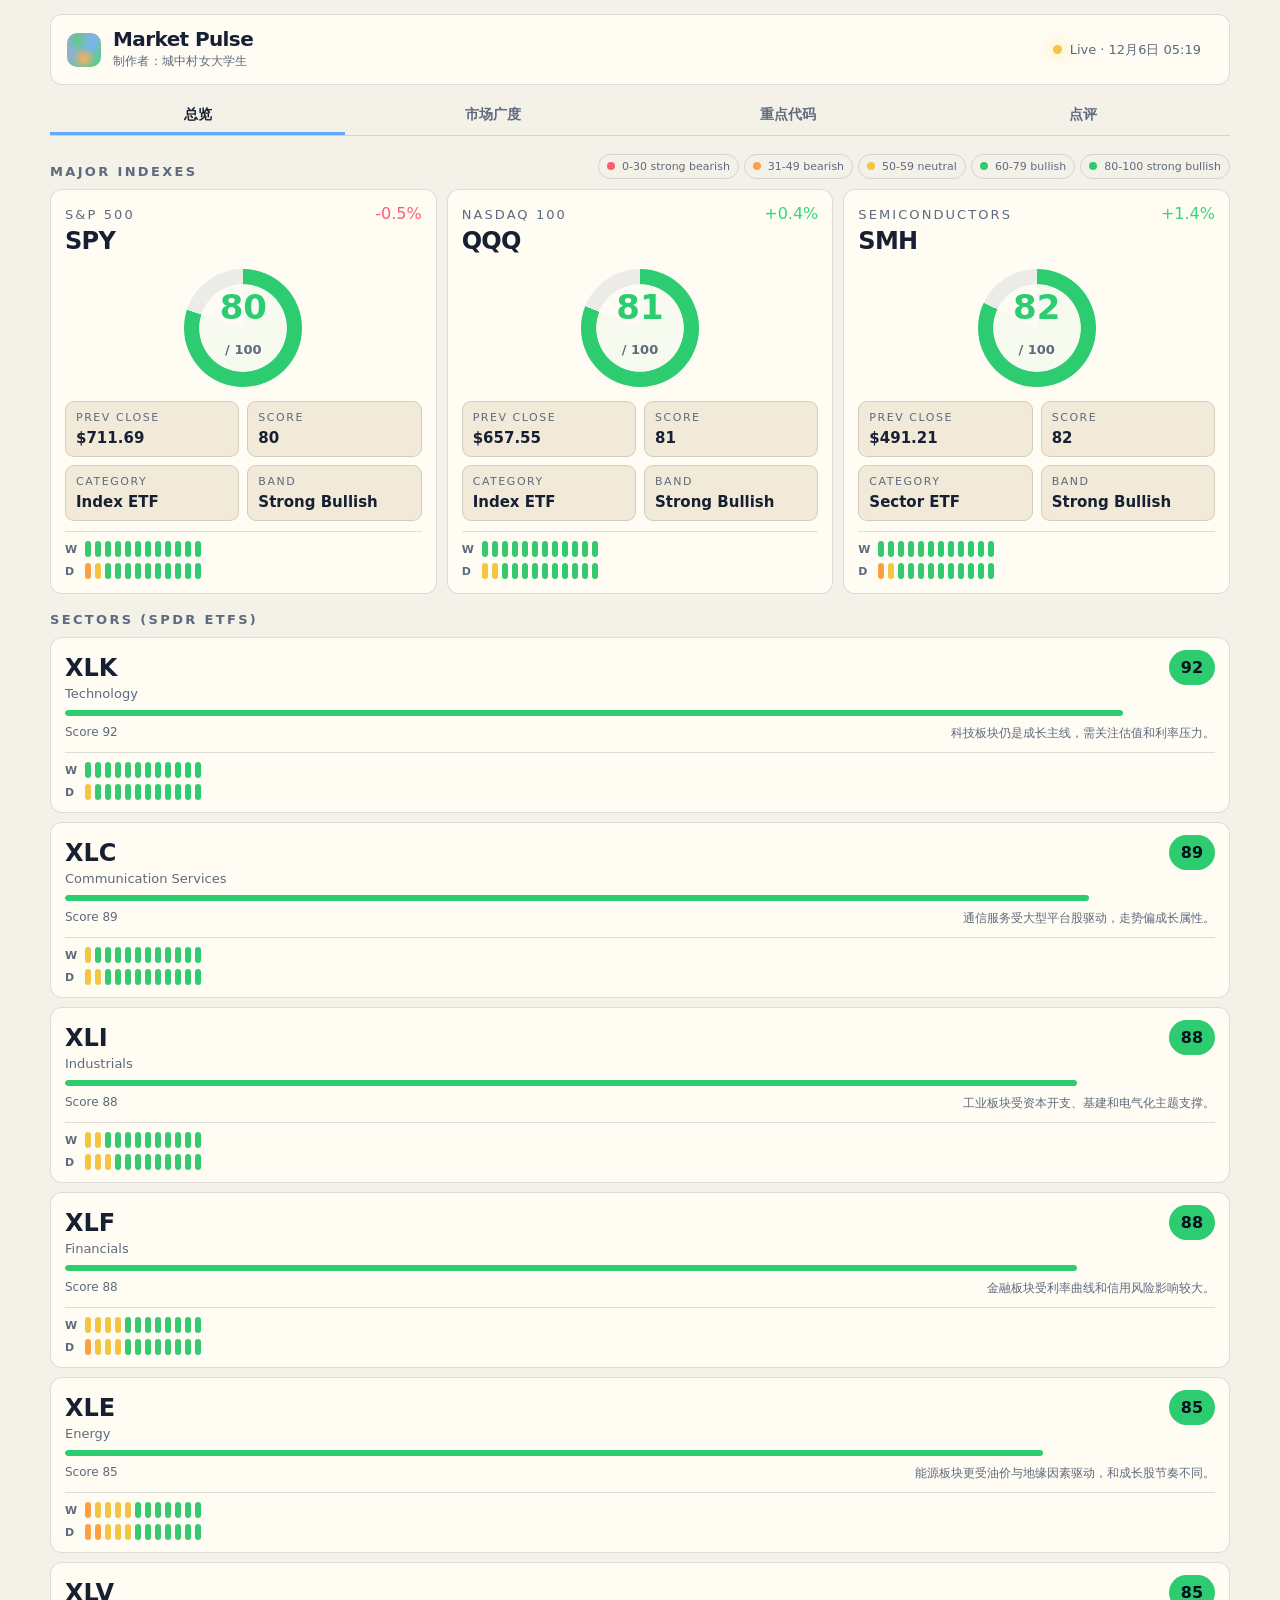
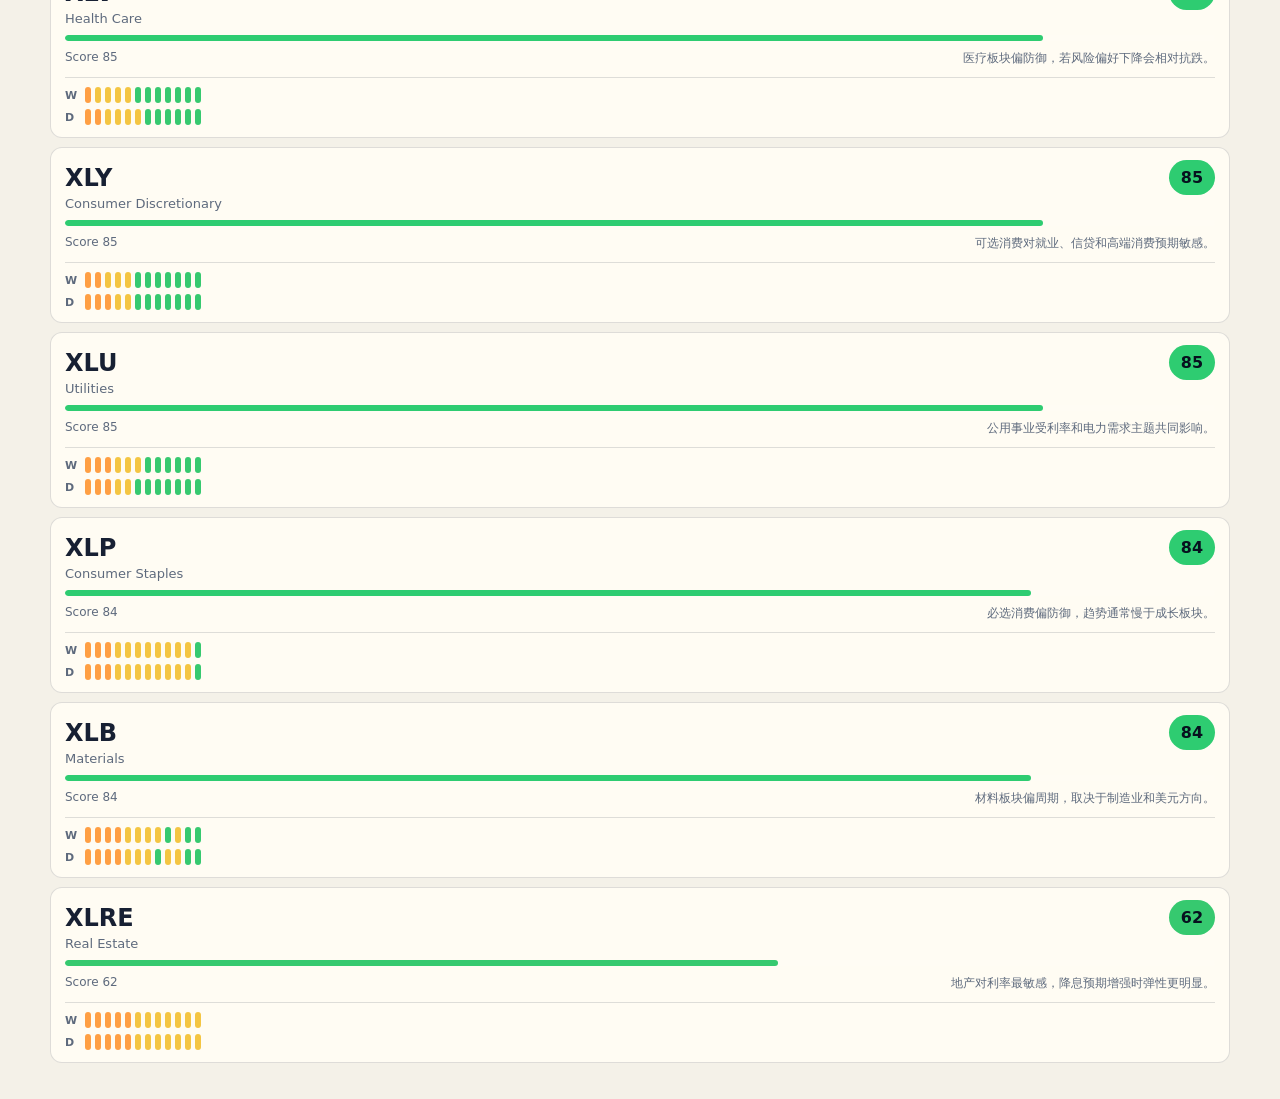
==== index.html @ c81311e4 "Initial market dashboard Made-with: Cursor" ====
<!doctype html>
<html lang="zh-CN">
  <head>
    <meta charset="utf-8" />
    <meta name="viewport" content="width=device-width, initial-scale=1" />
    <title>Market Pulse Dashboard</title>
    <link rel="stylesheet" href="./styles.css" />
  </head>
  <body data-theme="paper">
    <main class="page">
      <header class="app-header">
        <div class="brand-mark" aria-hidden="true"></div>
        <div class="brand-copy">
          <h1>Market Pulse</h1>
          <p class="brand-owner">制作者：城中村女大学生</p>
        </div>
        <div class="live-status" id="dataStatus">
          <span class="status-dot"></span>
          <span>Loading...</span>
        </div>
      </header>

      <nav class="main-tabs" aria-label="Dashboard sections">
        <button type="button" data-view-tab="overview">总览</button>
        <button type="button" data-view-tab="breadth">市场广度</button>
        <button type="button" data-view-tab="watchlist">重点代码</button>
        <button type="button" data-view-tab="commentary">点评</button>
      </nav>

      <section class="view active" data-view="overview">
        <section class="section-heading">
          <p class="eyebrow">Major Indexes</p>
          <div class="legend" id="scoreLegend"></div>
        </section>
        <div class="index-grid" id="indexGrid"></div>

        <section class="section-heading section-gap">
          <p class="eyebrow">Sectors (SPDR ETFs)</p>
        </section>
        <div class="sector-list" id="sectorList"></div>
      </section>

      <section class="view" data-view="breadth">
        <article class="panel breadth-panel">
          <div class="breadth-title">
            <h2>S&P 500 Market Breadth</h2>
            <p>Index price vs. % of constituents above their 50-day and 200-day moving averages</p>
          </div>
          <div class="zoom-row">
            <span>Zoom</span>
            <div class="range-buttons" id="rangeButtons"></div>
            <p class="updated-line" id="breadthUpdated"></p>
          </div>
          <div class="chart-wrap">
            <svg id="breadthChart" viewBox="0 0 1100 620" role="img" aria-label="Market breadth chart"></svg>
          </div>
          <div class="chart-legend">
            <span><i class="line-blue"></i>S&P 500</span>
            <span><i class="line-red"></i>% above MA50</span>
            <span><i class="line-yellow"></i>% above MA200</span>
          </div>
          <div class="breadth-stats" id="breadthStats"></div>
        </article>
      </section>

      <section class="view" data-view="watchlist">
        <section class="section-heading">
          <p class="eyebrow">重点代码</p>
          <div class="tabs" id="fundTabs"></div>
        </section>
        <section class="ticker-search">
          <label for="tickerSearch">搜索 ticker</label>
          <input id="tickerSearch" type="search" placeholder="输入 ticker" autocomplete="off" />
          <p id="searchNotice" class="hint"></p>
        </section>
        <div class="table-wrap">
          <table class="fund-table">
            <thead>
              <tr>
                <th data-sort="ticker">Ticker</th>
                <th data-sort="name">Name</th>
                <th data-sort="group">Group</th>
                <th data-sort="leverage">Lev</th>
                <th data-sort="score">Score</th>
                <th data-sort="weekChange">1W</th>
                <th data-sort="monthChange">1M</th>
                <th data-sort="previousClose">昨收</th>
                <th>点评</th>
              </tr>
            </thead>
            <tbody id="fundRows"></tbody>
          </table>
        </div>
      </section>

      <section class="view" data-view="commentary">
        <section class="section-heading">
          <p class="eyebrow">Commentary</p>
        </section>
        <article class="commentary-article">
          <div class="commentary-meta">
            <span id="commentaryDate"></span>
          </div>
          <h2>宏观、业绩与资金面的综合观察</h2>
          <div id="commentary"></div>
        </article>
      </section>
    </main>

    <script src="./app.js" type="module"></script>
  </body>
</html>
---- styles.css ----
:root {
  color-scheme: dark;
  --bg: #0b1020;
  --panel: #11182b;
  --panel-soft: #162039;
  --text: #eef3ff;
  --muted: #91a0bd;
  --line: rgba(255, 255, 255, 0.09);
  --green: #37d67a;
  --yellow: #f4c542;
  --orange: #ff9f43;
  --red: #ff5c73;
  --blue: #63a8ff;
  --purple: #a78bfa;
  --shadow: 0 24px 80px rgba(0, 0, 0, 0.28);
}

* {
  box-sizing: border-box;
}

body {
  margin: 0;
  min-height: 100vh;
  background:
    radial-gradient(circle at top left, rgba(99, 168, 255, 0.18), transparent 34rem),
    radial-gradient(circle at top right, rgba(167, 139, 250, 0.14), transparent 32rem),
    var(--bg);
  color: var(--text);
  font-family:
    Inter, ui-sans-serif, system-ui, -apple-system, BlinkMacSystemFont, "Segoe UI",
    sans-serif;
}

.page {
  width: min(1440px, calc(100% - 40px));
  margin: 0 auto;
  padding: 36px 0 56px;
  position: relative;
  z-index: 1;
}

.hero,
.panel {
  border: 1px solid var(--line);
  background: rgba(17, 24, 43, 0.86);
  box-shadow: var(--shadow);
  backdrop-filter: blur(16px);
}

.hero {
  display: flex;
  justify-content: space-between;
  gap: 24px;
  align-items: flex-start;
  padding: 28px;
  border-radius: 28px;
}

.eyebrow {
  margin: 0 0 8px;
  color: var(--blue);
  font-size: 12px;
  font-weight: 800;
  letter-spacing: 0.14em;
  text-transform: uppercase;
}

h1,
h2,
h3,
p {
  margin-top: 0;
}

h1 {
  margin-bottom: 10px;
  font-size: clamp(34px, 5vw, 64px);
  line-height: 0.95;
  letter-spacing: -0.06em;
}

h2 {
  margin-bottom: 0;
  font-size: 22px;
  letter-spacing: -0.03em;
}

h3 {
  margin-bottom: 8px;
  font-size: 18px;
}

.subtitle {
  max-width: 720px;
  margin-bottom: 0;
  color: var(--muted);
  line-height: 1.7;
}

.status-card {
  display: flex;
  align-items: center;
  gap: 10px;
  min-width: max-content;
  padding: 12px 14px;
  border: 1px solid var(--line);
  border-radius: 999px;
  color: var(--muted);
  background: rgba(255, 255, 255, 0.04);
  font-size: 13px;
}

.status-dot {
  width: 9px;
  height: 9px;
  border-radius: 50%;
  background: var(--yellow);
  box-shadow: 0 0 18px var(--yellow);
}

.status-card.ready .status-dot {
  background: var(--green);
  box-shadow: 0 0 18px var(--green);
}

.status-card.error .status-dot {
  background: var(--red);
  box-shadow: 0 0 18px var(--red);
}

.summary-grid {
  display: grid;
  grid-template-columns: repeat(4, minmax(0, 1fr));
  gap: 16px;
  margin: 18px 0;
}

.metric-card,
.group-card,
.commentary-card {
  border: 1px solid var(--line);
  border-radius: 22px;
  background: linear-gradient(180deg, rgba(255, 255, 255, 0.055), rgba(255, 255, 255, 0.025));
}

.metric-card {
  padding: 20px;
}

.metric-top {
  display: flex;
  justify-content: space-between;
  gap: 12px;
  color: var(--muted);
  font-size: 13px;
}

.metric-value {
  display: flex;
  align-items: baseline;
  gap: 10px;
  margin: 18px 0 8px;
}

.metric-value strong {
  font-size: 42px;
  line-height: 1;
  letter-spacing: -0.05em;
}

.badge {
  display: inline-flex;
  align-items: center;
  padding: 5px 9px;
  border-radius: 999px;
  color: #0b1020;
  font-size: 12px;
  font-weight: 800;
}

.badge.strong-bullish,
.badge.bullish {
  background: var(--green);
}

.badge.neutral {
  background: var(--yellow);
}

.badge.bearish {
  background: var(--orange);
}

.badge.strong-bearish {
  background: var(--red);
}

.metric-note,
.group-note {
  margin-bottom: 0;
  color: var(--muted);
  font-size: 13px;
  line-height: 1.6;
}

.panel {
  margin-top: 18px;
  padding: 22px;
  border-radius: 26px;
}

.panel-header {
  display: flex;
  justify-content: space-between;
  gap: 18px;
  align-items: center;
  margin-bottom: 18px;
}

.panel-header.compact {
  margin-bottom: 14px;
}

.legend {
  display: flex;
  flex-wrap: wrap;
  justify-content: flex-end;
  gap: 8px;
}

.legend-item {
  padding: 7px 10px;
  border: 1px solid var(--line);
  border-radius: 999px;
  color: var(--muted);
  font-size: 12px;
}

.legend-item::before {
  content: "";
  display: inline-block;
  width: 8px;
  height: 8px;
  margin-right: 7px;
  border-radius: 50%;
  background: var(--dot);
}

.group-grid {
  display: grid;
  grid-template-columns: repeat(4, minmax(0, 1fr));
  gap: 14px;
}

.group-card {
  padding: 18px;
}

.score-line {
  height: 8px;
  margin: 16px 0;
  overflow: hidden;
  border-radius: 999px;
  background: rgba(255, 255, 255, 0.08);
}

.score-line > span {
  display: block;
  height: 100%;
  border-radius: inherit;
  background: var(--score-color);
}

.split-panel {
  display: grid;
  grid-template-columns: minmax(0, 1.35fr) minmax(280px, 0.65fr);
  gap: 18px;
}

.commentary-card {
  padding: 20px;
}

.commentary-card p {
  color: var(--muted);
  line-height: 1.65;
}

.commentary-list {
  display: grid;
  gap: 12px;
  margin: 0;
  padding: 0;
  list-style: none;
}

.commentary-list li {
  padding: 12px;
  border: 1px solid var(--line);
  border-radius: 16px;
  color: var(--muted);
  background: rgba(255, 255, 255, 0.035);
  line-height: 1.55;
}

.tabs,
.range-buttons {
  display: flex;
  flex-wrap: wrap;
  justify-content: flex-end;
  gap: 8px;
}

button {
  border: 1px solid var(--line);
  border-radius: 999px;
  padding: 8px 12px;
  color: var(--muted);
  background: rgba(255, 255, 255, 0.04);
  cursor: pointer;
  font: inherit;
  font-size: 13px;
}

button:hover,
button.active {
  color: var(--text);
  border-color: rgba(99, 168, 255, 0.55);
  background: rgba(99, 168, 255, 0.14);
}

.table-wrap {
  overflow: auto;
  border: 1px solid var(--line);
  border-radius: 18px;
}

table {
  width: 100%;
  border-collapse: collapse;
  min-width: 840px;
}

th,
td {
  padding: 13px 14px;
  border-bottom: 1px solid var(--line);
  text-align: left;
  white-space: nowrap;
  font-size: 13px;
}

th {
  position: sticky;
  top: 0;
  z-index: 1;
  color: var(--muted);
  background: #11182b;
  font-weight: 800;
}

th[data-sort] {
  cursor: pointer;
}

tbody tr:hover {
  background: rgba(255, 255, 255, 0.035);
}

tbody tr:last-child td {
  border-bottom: 0;
}

.ticker {
  font-weight: 900;
  letter-spacing: 0.06em;
}

.muted {
  color: var(--muted);
}

.positive {
  color: var(--green);
}

.negative {
  color: var(--red);
}

.score-pill {
  display: inline-flex;
  justify-content: center;
  min-width: 44px;
  padding: 5px 8px;
  border-radius: 999px;
  color: #0b1020;
  background: var(--score-color);
  font-weight: 900;
}

.chart-wrap {
  overflow: hidden;
  border: 1px solid var(--line);
  border-radius: 20px;
  background: rgba(255, 255, 255, 0.03);
}

svg {
  display: block;
  width: 100%;
  height: auto;
}

.chart-grid {
  stroke: rgba(100, 116, 139, 0.22);
  stroke-width: 1;
}

.chart-line {
  fill: none;
  stroke-width: 3;
  stroke-linecap: round;
  stroke-linejoin: round;
}

.chart-area {
  fill: rgba(99, 168, 255, 0.12);
}

.chart-label {
  fill: var(--muted);
  font-size: 12px;
}

.chart-hitbox {
  fill: transparent;
  cursor: crosshair;
  pointer-events: all;
}

.breadth-hover.hidden {
  display: none;
}

.hover-line {
  stroke: rgba(100, 116, 139, 0.55);
  stroke-dasharray: 4 4;
  pointer-events: none;
}

.dot-blue {
  fill: #4aa3ff;
  pointer-events: none;
}

.dot-red {
  fill: #ef5350;
  pointer-events: none;
}

.dot-yellow {
  fill: #f4c542;
  pointer-events: none;
}

.tooltip-card {
  pointer-events: none;
}

.tooltip-card rect {
  fill: var(--surface);
  stroke: var(--line);
}

.tooltip-card text {
  fill: var(--muted);
  font-size: 13px;
  font-weight: 700;
}

.tooltip-card .tooltip-title {
  fill: var(--text);
  font-size: 14px;
  font-weight: 900;
}

.tooltip-blue {
  fill: #4aa3ff;
}

.tooltip-red {
  fill: #ef5350;
}

.tooltip-yellow {
  fill: #f4c542;
}

.plot-bg {
  fill: rgba(148, 163, 184, 0.05);
  stroke: var(--line);
}

.axis-line {
  stroke: rgba(100, 116, 139, 0.35);
  stroke-width: 1;
}

@media (max-width: 1080px) {
  .summary-grid,
  .group-grid {
    grid-template-columns: repeat(2, minmax(0, 1fr));
  }

  .split-panel {
    grid-template-columns: 1fr;
  }
}

@media (max-width: 720px) {
  .page {
    width: min(100% - 24px, 1440px);
    padding-top: 18px;
  }

  .hero,
  .panel-header {
    flex-direction: column;
    align-items: stretch;
  }

  .summary-grid,
  .group-grid {
    grid-template-columns: 1fr;
  }

  .legend,
  .tabs,
  .range-buttons {
    justify-content: flex-start;
  }
}

body[data-theme="midnight"] {
  --bg: #0b1020;
  --surface: rgba(15, 23, 42, 0.94);
  --surface-soft: rgba(30, 41, 59, 0.78);
  --text: #eef3ff;
  --muted: #91a0bd;
  --line: rgba(255, 255, 255, 0.11);
}

body[data-theme="slate"] {
  --bg: #18202c;
  --surface: rgba(31, 41, 55, 0.94);
  --surface-soft: rgba(51, 65, 85, 0.75);
  --text: #f8fafc;
  --muted: #b6c2d3;
  --line: rgba(255, 255, 255, 0.14);
}

body[data-theme="paper"] {
  color-scheme: light;
  --bg: #f4f1e8;
  --surface: rgba(255, 252, 244, 0.96);
  --surface-soft: rgba(241, 232, 213, 0.9);
  --text: #172033;
  --muted: #5e6a7d;
  --line: rgba(23, 32, 51, 0.14);
  --shadow: 0 18px 50px rgba(31, 41, 55, 0.12);
}

body {
  background:
    linear-gradient(180deg, rgba(99, 168, 255, 0.08), transparent 240px),
    var(--bg);
}

.page {
  width: min(1500px, calc(100% - 24px));
  padding: 18px 0 40px;
}

.hero,
.panel {
  background: var(--surface);
  box-shadow: var(--shadow);
  backdrop-filter: none;
}

.hero {
  align-items: center;
  padding: 18px 20px;
  border-radius: 14px;
}

.hero-side {
  display: grid;
  gap: 10px;
  justify-items: end;
}

.theme-picker {
  display: flex;
  align-items: center;
  gap: 6px;
  color: var(--muted);
  font-size: 12px;
}

.theme-picker button {
  padding: 6px 9px;
}

.theme-picker button.active {
  color: #0b1020;
  background: var(--blue);
  border-color: var(--blue);
}

h1 {
  max-width: 760px;
  margin-bottom: 6px;
  font-size: clamp(28px, 3.5vw, 44px);
  line-height: 1.02;
}

h2 {
  font-size: 18px;
}

.eyebrow {
  margin-bottom: 5px;
  font-size: 11px;
}

.subtitle {
  max-width: 780px;
  font-size: 14px;
  line-height: 1.45;
}

.status-card {
  padding: 8px 11px;
  background: var(--surface-soft);
}

.summary-grid {
  grid-template-columns: repeat(4, minmax(0, 1fr));
  gap: 10px;
  margin: 10px 0;
}

.metric-card,
.group-card,
.commentary-card {
  border-radius: 12px;
  background: var(--surface-soft);
}

.metric-card,
.group-card {
  padding: 12px;
}

.metric-top {
  font-size: 12px;
}

.metric-value {
  margin: 8px 0 6px;
}

.metric-value strong {
  font-size: 28px;
}

.metric-note,
.group-note {
  font-size: 12px;
  line-height: 1.45;
}

.panel {
  margin-top: 10px;
  padding: 14px;
  border-radius: 14px;
}

.panel-header {
  margin-bottom: 10px;
}

.legend {
  gap: 5px;
}

.legend-item {
  padding: 5px 8px;
  font-size: 11px;
}

.group-grid {
  grid-template-columns: repeat(4, minmax(0, 1fr));
  gap: 10px;
}

.score-line {
  height: 6px;
  margin: 9px 0;
}

.split-panel {
  grid-template-columns: minmax(0, 1.15fr) minmax(320px, 0.85fr);
  gap: 10px;
}

.commentary-card {
  padding: 14px;
  border-left: 3px solid var(--blue);
}

.commentary-list {
  gap: 8px;
}

.commentary-list li {
  padding: 9px 10px;
  border-radius: 10px;
  font-size: 13px;
}

button {
  padding: 6px 10px;
  font-size: 12px;
}

.table-wrap {
  border-radius: 10px;
}

table {
  min-width: 900px;
}

th,
td {
  padding: 9px 10px;
  font-size: 12px;
}

th {
  background: var(--surface);
}

.score-pill,
.badge {
  padding: 4px 7px;
  font-size: 11px;
}

.chart-wrap {
  border-radius: 10px;
}

@media (max-width: 1080px) {
  .summary-grid,
  .group-grid {
    grid-template-columns: repeat(2, minmax(0, 1fr));
  }

  .split-panel {
    grid-template-columns: 1fr;
  }
}

@media (max-width: 720px) {
  .page {
    width: min(100% - 16px, 1500px);
    padding-top: 8px;
  }

  .hero {
    gap: 12px;
    padding: 14px;
  }

  .hero-side {
    justify-items: start;
  }

  .summary-grid,
  .group-grid {
    grid-template-columns: repeat(2, minmax(0, 1fr));
  }

  h1 {
    font-size: 30px;
  }
}

.app-header {
  display: grid;
  grid-template-columns: auto minmax(0, 1fr) auto auto;
  gap: 12px;
  align-items: center;
  padding: 18px 20px;
  border: 1px solid var(--line);
  border-radius: 18px;
  background: var(--surface);
  box-shadow: var(--shadow);
}

.brand-mark {
  width: 42px;
  height: 42px;
  border-radius: 14px;
  background:
    radial-gradient(circle at 30% 20%, #36c96f, transparent 36%),
    radial-gradient(circle at 70% 30%, #63a8ff, transparent 36%),
    radial-gradient(circle at 50% 75%, #ff9f43, transparent 38%),
    linear-gradient(135deg, #a78bfa, #2ecc71);
}

.brand-copy h1 {
  margin: 0;
  font-size: 22px;
  line-height: 1.05;
  letter-spacing: -0.03em;
}

.brand-copy p {
  margin: 3px 0 0;
  color: var(--muted);
  font-size: 13px;
}

.brand-owner {
  font-size: 12px;
  color: var(--muted);
  letter-spacing: 0.02em;
}

.live-status {
  display: flex;
  align-items: center;
  gap: 8px;
  color: var(--muted);
  font-size: 13px;
  white-space: nowrap;
}

.main-tabs {
  display: grid;
  grid-template-columns: repeat(4, minmax(0, 1fr));
  gap: 0;
  margin: 14px 0 22px;
  border-bottom: 1px solid var(--line);
}

.main-tabs button {
  border: 0;
  border-radius: 0;
  padding: 14px 10px;
  background: transparent;
  color: var(--muted);
  font-size: 15px;
  font-weight: 700;
}

.main-tabs button.active {
  color: var(--text);
  background: transparent;
  box-shadow: inset 0 -3px 0 var(--blue);
}

.main-tabs span {
  display: inline-flex;
  margin-left: 4px;
  padding: 2px 7px;
  border-radius: 999px;
  background: var(--surface-soft);
  color: var(--muted);
  font-size: 11px;
  font-weight: 700;
}

.view {
  display: none;
}

.view.active {
  display: block;
}

.section-heading {
  display: flex;
  justify-content: space-between;
  gap: 16px;
  align-items: end;
  margin-bottom: 12px;
}

.section-heading .eyebrow {
  margin: 0;
  color: var(--muted);
  font-size: 15px;
  letter-spacing: 0.22em;
}

.section-gap {
  margin-top: 18px;
}

.hint,
.updated-line {
  margin: 0;
  color: var(--muted);
  font-size: 13px;
}

.score-method {
  display: flex;
  gap: 8px;
  align-items: flex-start;
  margin: -2px 0 14px;
  padding: 10px 12px;
  border: 1px solid var(--line);
  border-left: 3px solid var(--blue);
  border-radius: 12px;
  background: var(--surface-soft);
  color: var(--muted);
  font-size: 13px;
  line-height: 1.6;
}

.score-method strong {
  flex: 0 0 auto;
  color: var(--text);
}

.ticker-search {
  display: grid;
  grid-template-columns: auto minmax(220px, 420px) minmax(240px, 1fr);
  gap: 10px;
  align-items: center;
  margin: -2px 0 14px;
  padding: 12px;
  border: 1px solid var(--line);
  border-radius: 14px;
  background: var(--surface);
}

.ticker-search label {
  color: var(--muted);
  font-size: 13px;
  font-weight: 800;
}

.ticker-search input {
  width: 100%;
  border: 1px solid var(--line);
  border-radius: 999px;
  padding: 10px 14px;
  outline: none;
  background: var(--surface-soft);
  color: var(--text);
  font: inherit;
  font-size: 14px;
}

.ticker-search input:focus {
  border-color: rgba(99, 168, 255, 0.8);
  box-shadow: 0 0 0 3px rgba(99, 168, 255, 0.16);
}

.index-grid {
  display: grid;
  grid-template-columns: repeat(3, minmax(0, 1fr));
  gap: 14px;
}

.index-card,
.sector-card,
.commentary-article {
  border: 1px solid var(--line);
  border-radius: 18px;
  background: var(--surface);
  box-shadow: var(--shadow);
}

.index-card {
  padding: 18px;
}

.index-top,
.sector-head,
.sector-meta {
  display: flex;
  justify-content: space-between;
  gap: 12px;
  align-items: flex-start;
}

.index-label {
  color: var(--muted);
  font-size: 13px;
  letter-spacing: 0.16em;
  text-transform: uppercase;
}

.index-card h2,
.sector-card h3 {
  margin: 4px 0 0;
  font-size: 24px;
}

.score-ring {
  display: grid;
  place-items: center;
  width: 150px;
  height: 150px;
  margin: 20px auto;
  border-radius: 50%;
  background:
    radial-gradient(circle, var(--surface) 52%, transparent 53%),
    conic-gradient(var(--score-color) calc(var(--score) * 1%), rgba(148, 163, 184, 0.18) 0);
}

.score-ring strong {
  color: var(--score-color);
  font-size: 42px;
  line-height: 1;
}

.score-ring span {
  margin-top: -34px;
  color: var(--muted);
  font-size: 13px;
  font-weight: 800;
}

.mini-grid {
  display: grid;
  grid-template-columns: repeat(2, minmax(0, 1fr));
  gap: 10px;
  margin-bottom: 14px;
}

.mini-grid div {
  padding: 12px;
  border: 1px solid var(--line);
  border-radius: 12px;
  background: var(--surface-soft);
}

.mini-grid span {
  display: block;
  color: var(--muted);
  font-size: 11px;
  letter-spacing: 0.14em;
  text-transform: uppercase;
}

.mini-grid strong {
  display: block;
  margin-top: 5px;
  font-size: 15px;
}

.sector-list {
  display: grid;
  gap: 12px;
}

.sector-card {
  padding: 16px;
}

.sector-card p {
  margin: 4px 0 0;
  color: var(--muted);
  font-size: 13px;
}

.score-badge {
  min-width: 46px;
  padding: 8px 11px;
  border-radius: 999px;
  background: var(--score-color);
  color: #07111f;
  text-align: center;
  font-weight: 900;
}

.sector-meta {
  color: var(--muted);
  font-size: 12px;
}

.heat-rows {
  display: grid;
  gap: 6px;
  margin-top: 14px;
  padding-top: 12px;
  border-top: 1px solid var(--line);
}

.heat-rows div {
  display: flex;
  gap: 4px;
  align-items: center;
}

.heat-rows span {
  width: 16px;
  color: var(--muted);
  font-size: 11px;
  font-weight: 800;
}

.heat-rows i {
  width: 7px;
  height: 20px;
  border-radius: 999px;
  background: var(--heat);
}

.breadth-panel {
  max-width: 1180px;
  margin: 0 auto;
  padding: 18px 20px 22px;
}

.breadth-title {
  text-align: center;
  margin-bottom: 18px;
}

.breadth-title h2 {
  font-size: 24px;
}

.breadth-title p {
  margin: 4px 0 0;
  color: var(--muted);
  font-size: 14px;
}

.zoom-row {
  display: flex;
  align-items: center;
  gap: 14px;
  margin: 18px 0 12px;
  color: var(--muted);
}

.zoom-row .updated-line {
  margin-left: auto;
}

.zoom-row .range-buttons {
  justify-content: flex-start;
}

.updated-line {
  margin-bottom: 12px;
  text-align: right;
}

.chart-legend {
  display: flex;
  flex-wrap: wrap;
  justify-content: center;
  gap: 20px;
  padding: 12px;
  color: var(--muted);
  font-size: 13px;
}

.breadth-stats {
  display: grid;
  grid-template-columns: repeat(4, minmax(0, 1fr));
  gap: 14px;
  margin-top: 16px;
}

.breadth-stats article {
  border: 1px solid var(--line);
  border-radius: 12px;
  padding: 14px 16px;
  background: var(--surface);
}

.breadth-stats span {
  display: block;
  color: var(--muted);
  font-size: 12px;
  letter-spacing: 0.12em;
  text-transform: uppercase;
}

.breadth-stats strong {
  display: block;
  margin-top: 8px;
  font-size: 22px;
}

.breadth-stats small {
  display: block;
  margin-top: 4px;
  color: var(--muted);
  font-size: 12px;
}

.chart-legend i {
  display: inline-block;
  width: 28px;
  height: 3px;
  margin-right: 8px;
  vertical-align: middle;
}

.line-blue {
  stroke: #4aa3ff;
  background: #4aa3ff;
}

.line-red {
  stroke: #ef5350;
  background: #ef5350;
}

.line-yellow {
  stroke: #f4c542;
  background: #f4c542;
}

.commentary-article {
  max-width: 860px;
  margin: 0 auto;
  padding: 28px;
}

.commentary-meta {
  display: flex;
  gap: 10px;
  color: var(--muted);
  font-size: 13px;
}

.commentary-article h2 {
  margin: 14px 0 10px;
  font-size: 24px;
}

.commentary-lead {
  color: var(--muted);
  line-height: 1.7;
}

.commentary-section {
  margin-top: 24px;
  padding-top: 20px;
  border-top: 1px solid var(--line);
}

.commentary-section h3 {
  font-size: 18px;
}

.commentary-section p {
  color: var(--muted);
  line-height: 1.9;
}

@media (max-width: 900px) {
  .app-header {
    grid-template-columns: auto minmax(0, 1fr);
  }

  .live-status,
  .theme-picker {
    grid-column: 2;
    justify-content: flex-start;
  }

  .index-grid {
    grid-template-columns: 1fr;
  }

  .breadth-stats {
    grid-template-columns: repeat(2, minmax(0, 1fr));
  }
}

@media (max-width: 640px) {
  .main-tabs {
    grid-template-columns: repeat(4, minmax(0, 1fr));
    overflow-x: visible;
  }

  .main-tabs button {
    min-width: 0;
    padding: 10px 4px;
    font-size: 13px;
  }

  .section-heading {
    display: block;
  }

  .score-ring {
    width: 130px;
    height: 130px;
  }

  .ticker-search {
    grid-template-columns: 1fr;
  }

  .zoom-row {
    align-items: flex-start;
    flex-wrap: wrap;
  }

  .zoom-row .updated-line {
    width: 100%;
    margin-left: 0;
    text-align: left;
  }

  .breadth-stats {
    grid-template-columns: 1fr;
  }
}

/* Final visual pass: keep the dashboard quiet and data-first. */
body[data-theme="midnight"],
body[data-theme="paper"] {
  --shadow: none;
}

body {
  background: var(--bg);
}

.page {
  width: min(1180px, calc(100% - 28px));
  padding: 14px 0 36px;
}

.app-header {
  padding: 14px 16px;
  border-radius: 12px;
}

.brand-mark {
  width: 34px;
  height: 34px;
  border-radius: 10px;
  opacity: 0.85;
}

.brand-copy h1 {
  font-size: 20px;
}

.brand-copy p {
  font-size: 12px;
}

.main-tabs {
  margin: 10px 0 18px;
}

.main-tabs button {
  padding: 11px 8px;
  font-size: 14px;
}

@media (max-width: 640px) {
  .main-tabs {
    grid-template-columns: repeat(4, minmax(0, 1fr));
    overflow-x: visible;
  }

  .main-tabs button {
    min-width: 0;
    padding: 10px 4px;
    font-size: 13px;
  }
}

.section-heading {
  margin-bottom: 10px;
}

.section-heading .eyebrow {
  font-size: 13px;
  letter-spacing: 0.18em;
}

.index-grid {
  gap: 10px;
}

.index-card,
.sector-card,
.commentary-article,
.panel {
  border-radius: 12px;
  box-shadow: none;
}

.index-card {
  padding: 14px;
}

.score-ring {
  width: 118px;
  height: 118px;
  margin: 14px auto;
}

.score-ring strong {
  font-size: 34px;
}

.mini-grid {
  gap: 8px;
  margin-bottom: 10px;
}

.mini-grid div {
  padding: 9px 10px;
  border-radius: 9px;
}

.sector-list {
  gap: 9px;
}

.sector-card {
  padding: 12px 14px;
}

.heat-rows {
  margin-top: 10px;
  padding-top: 9px;
}

.heat-rows i {
  width: 6px;
  height: 16px;
}

.ticker-search {
  margin-bottom: 10px;
  padding: 10px;
  border-radius: 12px;
}

.ticker-search input {
  padding: 8px 12px;
}

th,
td {
  padding: 8px 10px;
}

.commentary-article {
  padding: 22px;
}

.commentary-section {
  margin-top: 20px;
  padding-top: 16px;
}
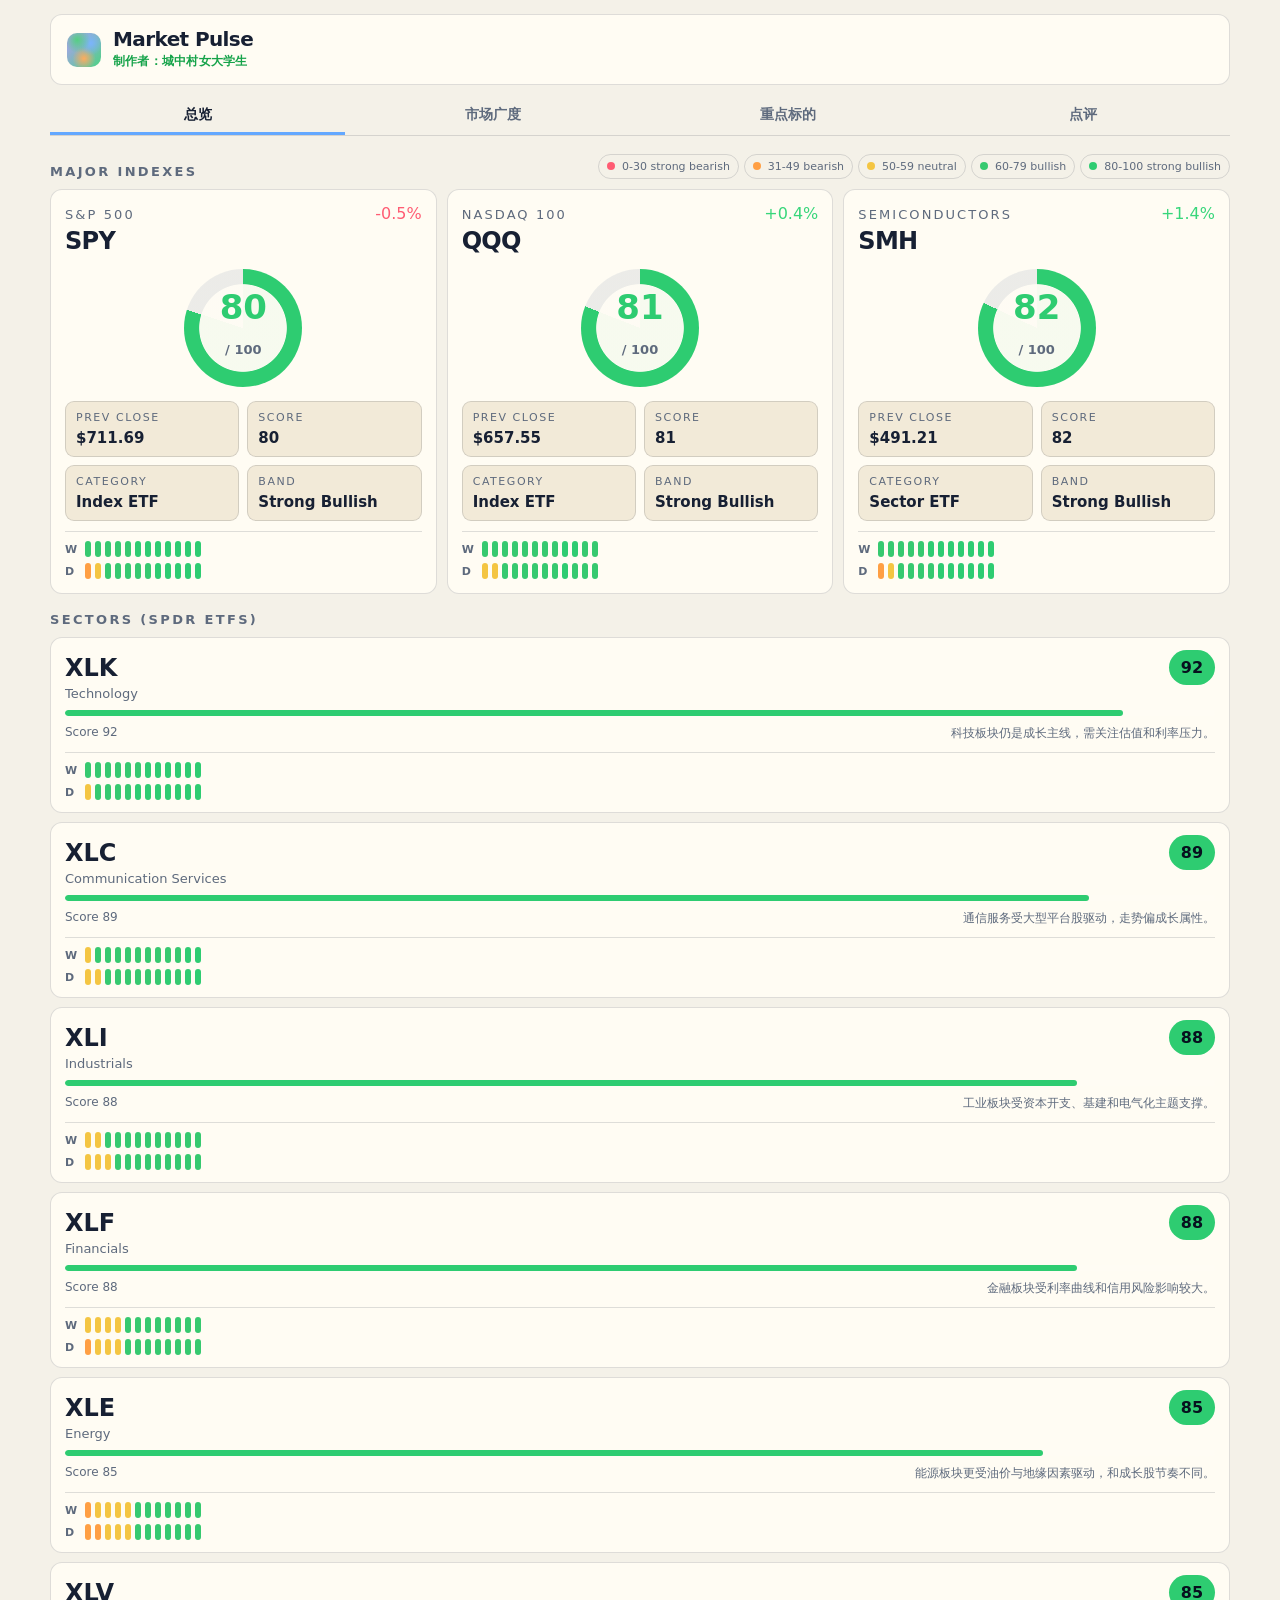
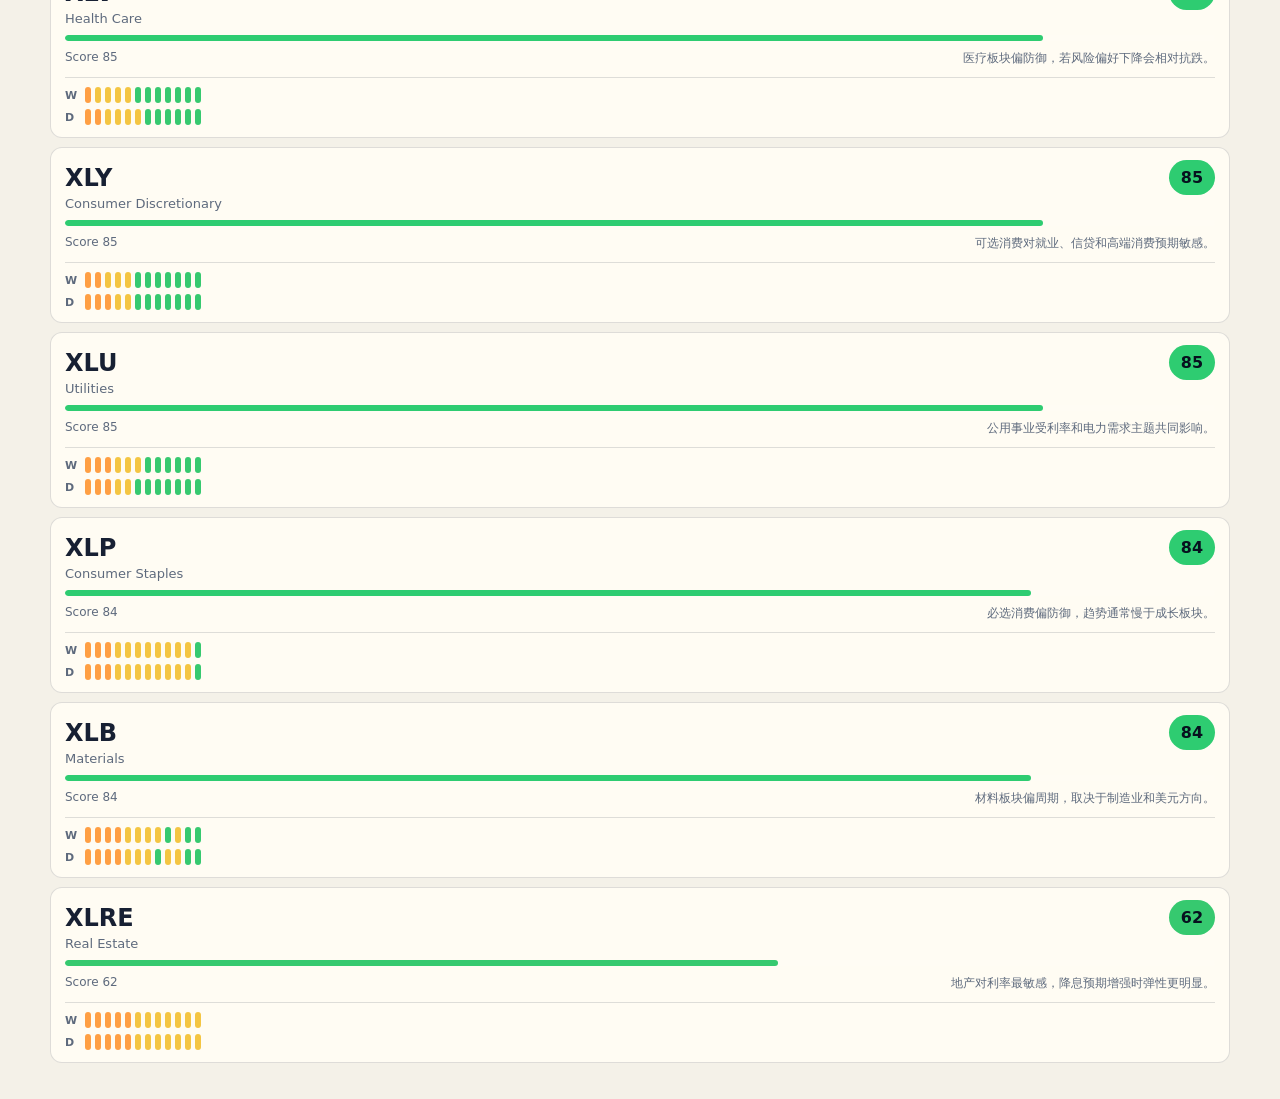
==== commit 2683a42e: "Update dashboard mobile experience Made-with: Cursor" ====
--- a/index.html
+++ b/index.html
@@ -14,16 +14,12 @@
           <h1>Market Pulse</h1>
           <p class="brand-owner">制作者：城中村女大学生</p>
         </div>
-        <div class="live-status" id="dataStatus">
-          <span class="status-dot"></span>
-          <span>Loading...</span>
-        </div>
       </header>
 
       <nav class="main-tabs" aria-label="Dashboard sections">
         <button type="button" data-view-tab="overview">总览</button>
         <button type="button" data-view-tab="breadth">市场广度</button>
-        <button type="button" data-view-tab="watchlist">重点代码</button>
+        <button type="button" data-view-tab="watchlist">重点标的</button>
         <button type="button" data-view-tab="commentary">点评</button>
       </nav>
 
@@ -65,7 +61,7 @@
 
       <section class="view" data-view="watchlist">
         <section class="section-heading">
-          <p class="eyebrow">重点代码</p>
+          <p class="eyebrow">重点标的</p>
           <div class="tabs" id="fundTabs"></div>
         </section>
         <section class="ticker-search">
@@ -78,10 +74,9 @@
             <thead>
               <tr>
                 <th data-sort="ticker">Ticker</th>
-                <th data-sort="name">Name</th>
+                <th data-sort="score">Score</th>
                 <th data-sort="group">Group</th>
                 <th data-sort="leverage">Lev</th>
-                <th data-sort="score">Score</th>
                 <th data-sort="weekChange">1W</th>
                 <th data-sort="monthChange">1M</th>
                 <th data-sort="previousClose">昨收</th>
--- a/styles.css
+++ b/styles.css
@@ -839,7 +839,8 @@
 
 .brand-owner {
   font-size: 12px;
-  color: var(--muted);
+  color: #16a34a !important;
+  font-weight: 800;
   letter-spacing: 0.02em;
 }
 
@@ -1480,3 +1481,60 @@
   margin-top: 20px;
   padding-top: 16px;
 }
+
+.fund-table {
+  min-width: 760px;
+}
+
+@media (max-width: 640px) {
+  .breadth-stats {
+    grid-template-columns: repeat(4, minmax(0, 1fr));
+    gap: 6px;
+  }
+
+  .breadth-stats article {
+    padding: 8px 6px;
+    border-radius: 9px;
+  }
+
+  .breadth-stats span {
+    font-size: 8px;
+    letter-spacing: 0.08em;
+  }
+
+  .breadth-stats strong {
+    margin-top: 4px;
+    font-size: 14px;
+  }
+
+  .breadth-stats small {
+    font-size: 9px;
+  }
+
+  .fund-table {
+    min-width: 680px;
+  }
+
+  .fund-table th:first-child,
+  .fund-table td:first-child {
+    position: sticky;
+    left: 0;
+    z-index: 3;
+    background: var(--surface);
+    min-width: 64px;
+  }
+
+  .fund-table th:nth-child(2),
+  .fund-table td:nth-child(2) {
+    position: sticky;
+    left: 64px;
+    z-index: 3;
+    background: var(--surface);
+    min-width: 64px;
+  }
+
+  .fund-table th,
+  .fund-table td {
+    padding: 8px 8px;
+  }
+}
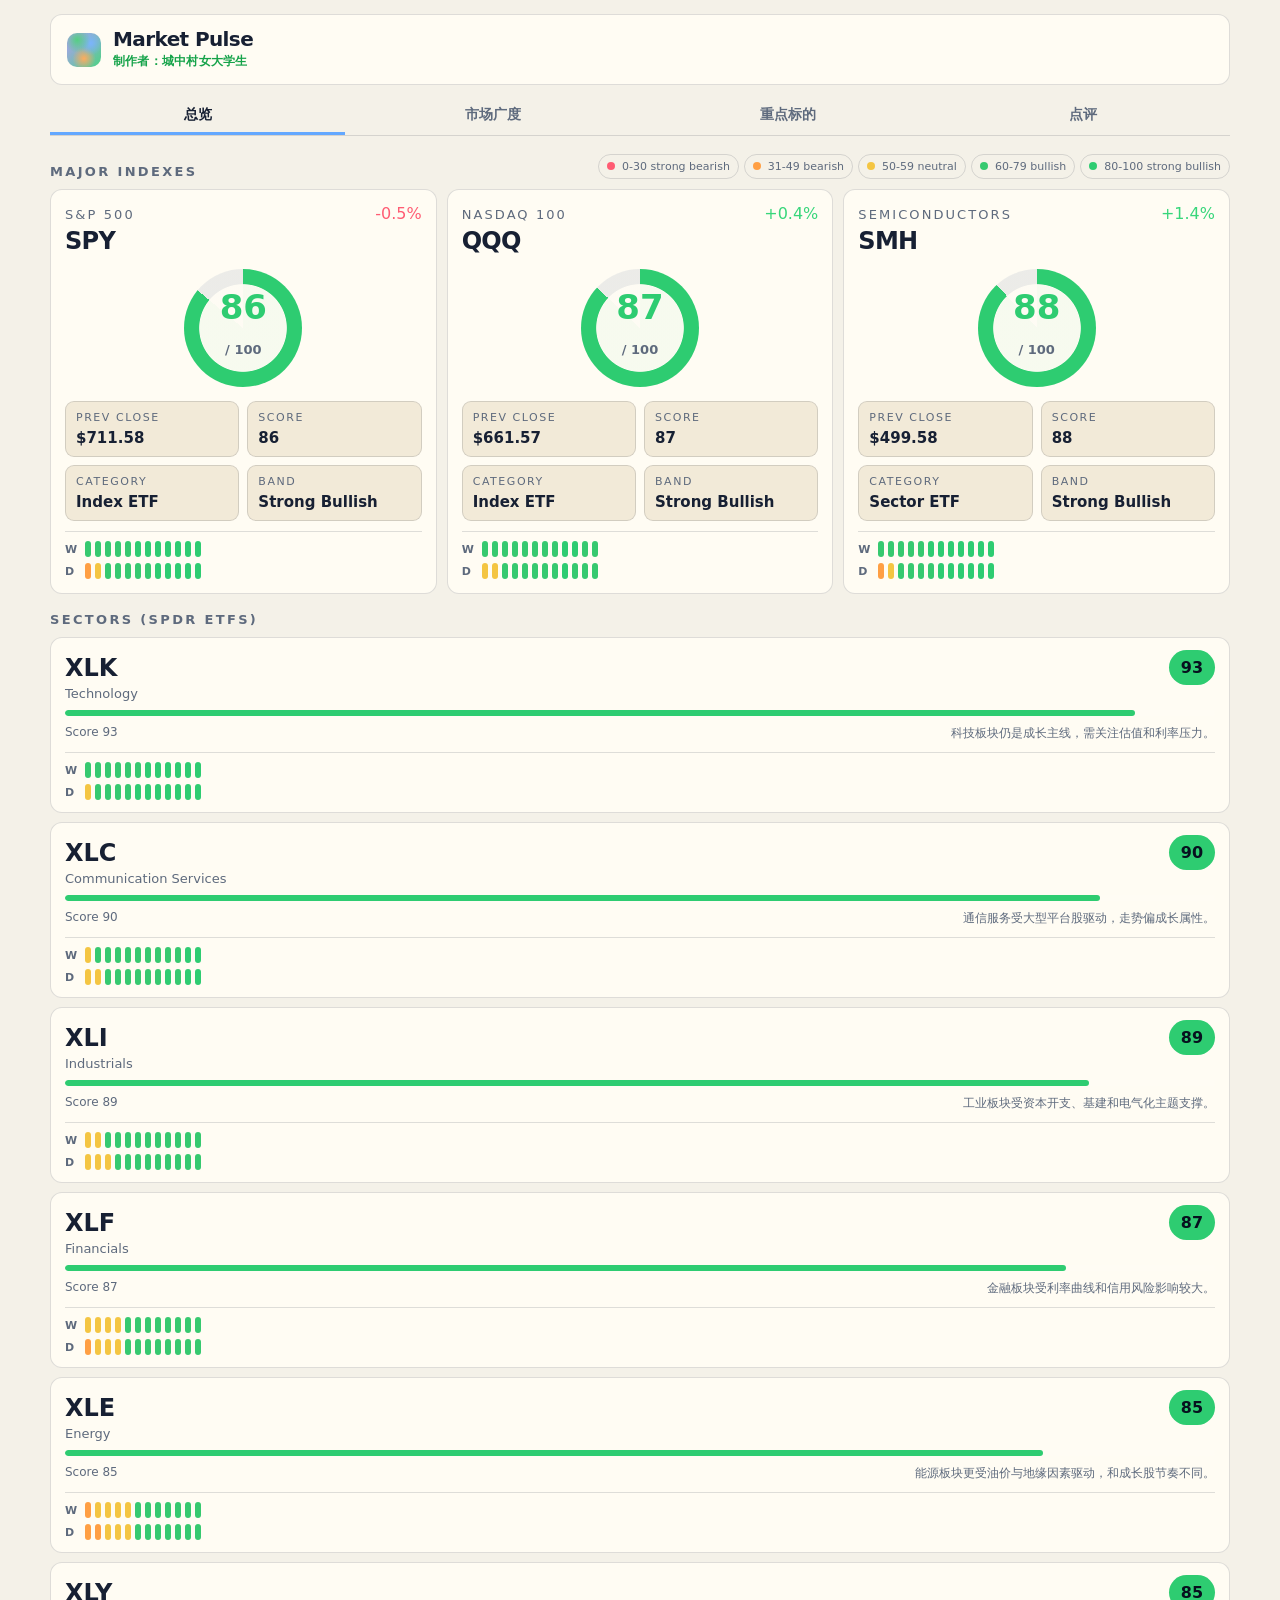
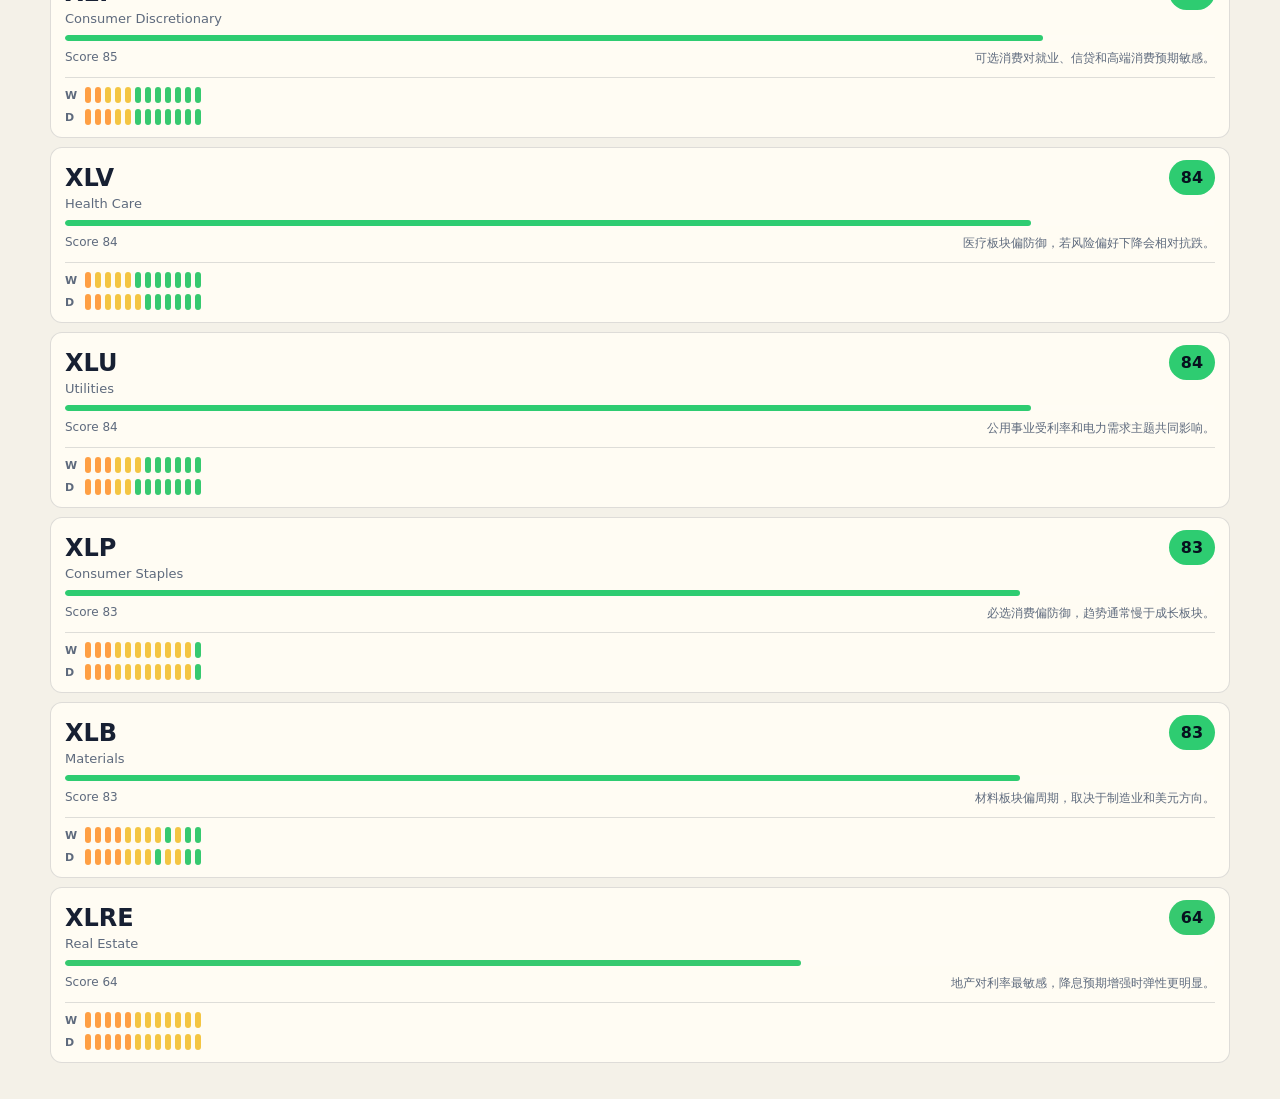
==== commit 7293edd0: "Refresh market data and period returns Made-with: Cursor" ====
--- a/index.html
+++ b/index.html
@@ -43,7 +43,6 @@
             <p>Index price vs. % of constituents above their 50-day and 200-day moving averages</p>
           </div>
           <div class="zoom-row">
-            <span>Zoom</span>
             <div class="range-buttons" id="rangeButtons"></div>
             <p class="updated-line" id="breadthUpdated"></p>
           </div>
@@ -77,8 +76,12 @@
                 <th data-sort="score">Score</th>
                 <th data-sort="group">Group</th>
                 <th data-sort="leverage">Lev</th>
-                <th data-sort="weekChange">1W</th>
-                <th data-sort="monthChange">1M</th>
+                <th data-sort="return1d">1D</th>
+                <th data-sort="return1w">1W</th>
+                <th data-sort="return1m">1M</th>
+                <th data-sort="return3m">3M</th>
+                <th data-sort="return6m">6M</th>
+                <th data-sort="return1y">1Y</th>
                 <th data-sort="previousClose">昨收</th>
                 <th>点评</th>
               </tr>
